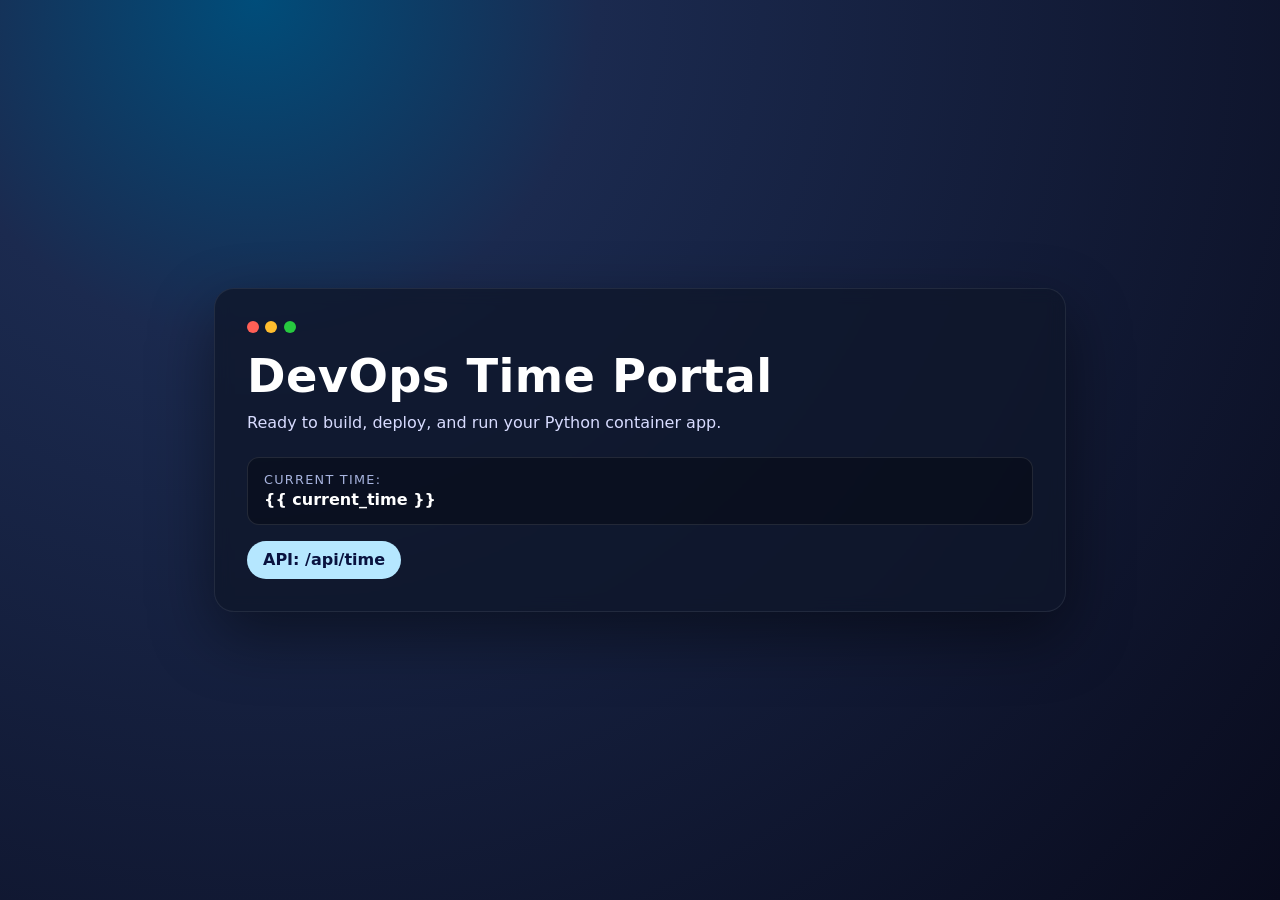
==== templates/index.html @ 17e81dc2 "update config and code base" ====
<!DOCTYPE html>
<html lang="en">
<head>
  <meta charset="UTF-8" />
  <meta name="viewport" content="width=device-width, initial-scale=1.0" />
  <title>DevOps Frontend</title>
  <link rel="stylesheet" href="/static/style.css" />
</head>
<body>
  <div class="hero">
    <div class="glass-card">
      <div class="title-row">
        <div class="dot red"></div>
        <div class="dot yellow"></div>
        <div class="dot green"></div>
      </div>
      <h1>DevOps Time Portal</h1>
      <p class="subtitle">Ready to build, deploy, and run your Python container app.</p>
      <div class="time-card">
        <span class="label">Current time:</span>
        <strong>{{ current_time }}</strong>
      </div>
      <a class="button" href="/api/time">API: /api/time</a>
    </div>
  </div>
</body>
</html>
---- static/style.css ----
* { box-sizing: border-box; margin: 0; padding: 0; }
body { font-family: Inter, system-ui, -apple-system, Segoe UI, Roboto, sans-serif; min-height: 100vh; background: radial-gradient(circle at 20% 0%, #004d7a 0%, #1b2a4f 25%, #090b1d 100%); color: #fff; display: grid; place-items: center; }
.hero { width: min(95%, 900px); padding: 1.5rem; }
.glass-card { background: rgba(15, 23, 42, 0.78); border-radius: 20px; border: 1px solid rgba(255, 255, 255, 0.08); backdrop-filter: blur(8px); box-shadow: 0 24px 64px rgba(0, 0, 0, 0.45); padding: 2rem; }
.title-row { display: flex; gap: 0.4rem; margin-bottom: 1rem; }
.dot { width: 12px; height: 12px; border-radius: 999px; }
.red { background: #ff5f56; }
.yellow { background: #ffbd2e; }
.green { background: #27c93f; }
h1 { font-size: clamp(1.5rem, 4vw, 2.9rem); margin-bottom: 0.5rem; letter-spacing: 0.4px; }
.subtitle { color: #d8dcff; margin-bottom: 1.4rem; font-size: 1rem; max-width: 540px; line-height: 1.45; }
.time-card { background: rgba(0,0,0,0.3); border-radius: 12px; border: 1px solid rgba(255,255,255,0.1); color: #fff; padding: 0.9rem 1rem; margin-bottom: 1rem; }
.label { display: block; color: #a8b4df; font-size: 0.8rem; margin-bottom: 0.2rem; text-transform: uppercase; letter-spacing: 0.1em; }
.button { display: inline-block; text-decoration: none; color: #09123f; background: #b5e7ff; border-radius: 999px; padding: 0.6rem 1rem; font-weight: 700; transition: transform 0.15s ease, background 0.15s ease; }
.button:hover { transform: translateY(-1px); background: #8ed6ff; }
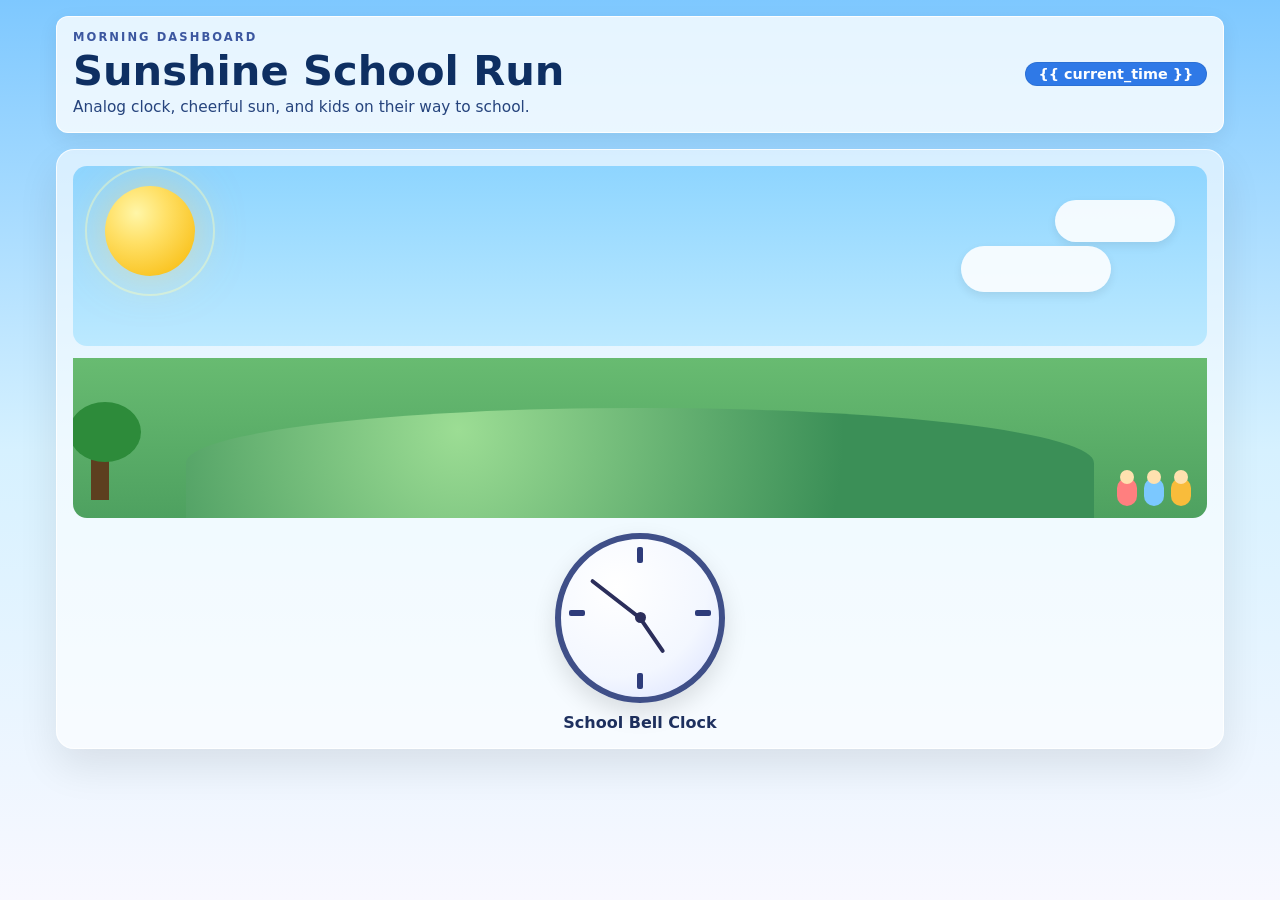
==== commit d6202578: "change the look of the app" ====
--- a/templates/index.html
+++ b/templates/index.html
@@ -3,25 +3,63 @@
 <head>
   <meta charset="UTF-8" />
   <meta name="viewport" content="width=device-width, initial-scale=1.0" />
-  <title>DevOps Frontend</title>
+  <title>Sunshine School Clock</title>
   <link rel="stylesheet" href="/static/style.css" />
 </head>
 <body>
-  <div class="hero">
-    <div class="glass-card">
-      <div class="title-row">
-        <div class="dot red"></div>
-        <div class="dot yellow"></div>
-        <div class="dot green"></div>
+  <div class="page">
+    <header class="hero-header">
+      <div>
+        <p class="eyebrow">Morning Dashboard</p>
+        <h1>Sunshine School Run</h1>
+        <p class="subtitle">Analog clock, cheerful sun, and kids on their way to school.</p>
       </div>
-      <h1>DevOps Time Portal</h1>
-      <p class="subtitle">Ready to build, deploy, and run your Python container app.</p>
-      <div class="time-card">
-        <span class="label">Current time:</span>
-        <strong>{{ current_time }}</strong>
+      <div class="time-pill">{{ current_time }}</div>
+    </header>
+
+    <section class="scene">
+      <div class="sky">
+        <div class="sun"></div>
+        <div class="cloud cloud1"></div>
+        <div class="cloud cloud2"></div>
       </div>
-      <a class="button" href="/api/time">API: /api/time</a>
-    </div>
+      <div class="ground">
+        <div class="tree"></div>
+        <div class="hill"></div>
+        <div class="kids-row">
+          <div class="kid kid1"></div>
+          <div class="kid kid2"></div>
+          <div class="kid kid3"></div>
+        </div>
+      </div>
+      <div class="clock-card">
+        <div class="clock" id="clock" aria-label="Analog school clock">
+          <div class="minute-hand" id="minute-hand"></div>
+          <div class="hour-hand" id="hour-hand"></div>
+          <div class="center-dot"></div>
+          <div class="tick tick-12"></div>
+          <div class="tick tick-3"></div>
+          <div class="tick tick-6"></div>
+          <div class="tick tick-9"></div>
+        </div>
+        <div class="clock-label">School Bell Clock</div>
+      </div>
+    </section>
   </div>
+
+  <script>
+    function updateClock() {
+      const now = new Date();
+      const sec = now.getSeconds();
+      const min = now.getMinutes();
+      const hr = now.getHours() % 12;
+      const minuteAngle = min * 6 + sec * 0.1;
+      const hourAngle = hr * 30 + min * 0.5;
+      document.getElementById('minute-hand').style.transform = `rotate(${minuteAngle}deg)`;
+      document.getElementById('hour-hand').style.transform = `rotate(${hourAngle}deg)`;
+    }
+    setInterval(updateClock, 1000);
+    updateClock();
+  </script>
 </body>
 </html>
--- a/static/style.css
+++ b/static/style.css
@@ -1,15 +1,41 @@
 * { box-sizing: border-box; margin: 0; padding: 0; }
-body { font-family: Inter, system-ui, -apple-system, Segoe UI, Roboto, sans-serif; min-height: 100vh; background: radial-gradient(circle at 20% 0%, #004d7a 0%, #1b2a4f 25%, #090b1d 100%); color: #fff; display: grid; place-items: center; }
-.hero { width: min(95%, 900px); padding: 1.5rem; }
-.glass-card { background: rgba(15, 23, 42, 0.78); border-radius: 20px; border: 1px solid rgba(255, 255, 255, 0.08); backdrop-filter: blur(8px); box-shadow: 0 24px 64px rgba(0, 0, 0, 0.45); padding: 2rem; }
-.title-row { display: flex; gap: 0.4rem; margin-bottom: 1rem; }
-.dot { width: 12px; height: 12px; border-radius: 999px; }
-.red { background: #ff5f56; }
-.yellow { background: #ffbd2e; }
-.green { background: #27c93f; }
-h1 { font-size: clamp(1.5rem, 4vw, 2.9rem); margin-bottom: 0.5rem; letter-spacing: 0.4px; }
-.subtitle { color: #d8dcff; margin-bottom: 1.4rem; font-size: 1rem; max-width: 540px; line-height: 1.45; }
-.time-card { background: rgba(0,0,0,0.3); border-radius: 12px; border: 1px solid rgba(255,255,255,0.1); color: #fff; padding: 0.9rem 1rem; margin-bottom: 1rem; }
-.label { display: block; color: #a8b4df; font-size: 0.8rem; margin-bottom: 0.2rem; text-transform: uppercase; letter-spacing: 0.1em; }
-.button { display: inline-block; text-decoration: none; color: #09123f; background: #b5e7ff; border-radius: 999px; padding: 0.6rem 1rem; font-weight: 700; transition: transform 0.15s ease, background 0.15s ease; }
-.button:hover { transform: translateY(-1px); background: #8ed6ff; }
+:root { font-family: Inter, system-ui, -apple-system, Segoe UI, Roboto, sans-serif; }
+body { min-height: 100vh; background: linear-gradient(180deg, #7ec8ff 0%, #d6f1ff 50%, #f8f8ff 100%); color: #1f2a44; }
+.page { width: min(98%, 1200px); margin: 0 auto; padding: 1rem; }
+.hero-header { display: flex; justify-content: space-between; align-items: center; gap: 1rem; margin-bottom: 1rem; padding: 0.8rem 1rem; border-radius: 12px; background: rgba(255, 255, 255, 0.8); box-shadow: 0 6px 20px rgba(0,0,0,0.07); border: 1px solid rgba(255,255,255,0.9); }
+.eyebrow { color: #3c57a0; text-transform: uppercase; letter-spacing: 0.18em; font-size: 0.72rem; font-weight: 700; margin-bottom: 0.15rem; }
+h1 { font-size: clamp(1.5rem, 4vw, 2.6rem); margin-bottom: 0.2rem; color: #0e2f62; }
+.subtitle { color: #26447d; font-size: 0.96rem; margin-bottom: 0.15rem; }
+.time-pill { border-radius: 999px; border: 1px solid rgba(0,0,0,0.08); background: #2f79e7; color: white; font-weight: 700; padding: 0.2rem 0.8rem; font-size: 0.9rem; }
+.scene { background: rgba(255,255,255,0.6); border: 1px solid rgba(255,255,255,0.8); border-radius: 18px; padding: 1rem; box-shadow: 0 18px 40px rgba(0,0,0,0.09); }
+.sky { position: relative; min-height: 180px; border-radius: 14px; background: linear-gradient(180deg, #8ed5ff 0%, #c0ebff 50%, #f5fdff 100%); overflow: hidden; margin-bottom: 0.8rem; background-size: 220% 220%; animation: skyShift 16s ease-in-out infinite; }
+@keyframes skyShift { 0% { background-position: 0% 20%; } 50% { background-position: 100% 80%; } 100% { background-position: 0% 20%; } }
+.sun { position: absolute; width: 90px; height: 90px; border-radius: 999px; background: radial-gradient(circle at 35% 30%, #fff6a8 0%, #ffe066 35%, #f7b600 100%); top: 20px; left: 2rem; box-shadow: 0 0 45px rgba(255, 212, 110, 0.5); }
+.sun::after { content: ''; position: absolute; inset: -20px; border-radius: 999px; border: 2px solid rgba(255, 255, 182, 0.4); }
+.cloud { position: absolute; background: rgba(255,255,255,0.88); border-radius: 999px; box-shadow: 0 4px 10px rgba(0,0,0,0.08); }
+.cloud1 { width: 120px; height: 42px; top: 34px; right: 2rem; }
+.cloud2 { width: 150px; height: 46px; top: 80px; right: 6rem; }
+.ground { position: relative; min-height: 160px; background: linear-gradient(180deg, #68bb71 0%, #4ea160 100%); border-radius: 0 0 14px 14px; overflow: hidden; }
+.hill { position: absolute; bottom: 0; left: 10%; width: 80%; height: 110px; background: radial-gradient(circle at 30% 20%, #9cdd94 0%, #3b8f57 60%); border-radius: 50% 50% 0 0; }
+.tree { position: absolute; bottom: 18px; left: 18px; width: 18px; height: 58px; background: #5d3f1f; }
+.tree::before { content: ''; position: absolute; left: -22px; top: -40px; width: 72px; height: 60px; border-radius: 50%; background: #2d8b3a; }
+.kids-row { position: absolute; bottom: 12px; right: 1rem; display: flex; gap: 0.45rem; }
+.kid { width: 20px; height: 28px; border-radius: 10px; background: #f7a10b; position: relative; }
+.kid::before { content: ''; position: absolute; top: -8px; left: 3px; width: 14px; height: 14px; border-radius: 50%; background: #ffe1af; }
+.kid1 { background: #ff7f7f; animation: walk 1.5s ease-in-out infinite alternate; }
+.kid2 { background: #7bc8ff; animation: walk 1.7s ease-in-out infinite alternate; }
+.kid3 { background: #f9bc3b; animation: walk 1.6s ease-in-out infinite alternate; }
+@keyframes walk { 0% { transform: translateY(0px); } 100% { transform: translateY(-5px); } }
+.clock-card { margin-top: 0.9rem; display: flex; flex-direction: column; align-items: center; gap: 0.4rem; }
+.clock { width: 170px; height: 170px; border-radius: 50%; background: radial-gradient(circle at 35% 30%, #ffffff 0%, #f3f7ff 60%, #d7deff 100%); border: 6px solid #3f4f88; display: grid; place-items: center; position: relative; box-shadow: 0 10px 24px rgba(0,0,0,0.12); }
+.clock::before { content: ''; position: absolute; width: 8px; height: 8px; background: #3f4f88; border-radius: 999px; }
+.hour-hand, .minute-hand { position: absolute; width: 4px; background: #2b2e5b; bottom: 50%; border-radius: 4px; transform-origin: bottom center; transition: transform 0.5s ease; }
+.hour-hand { height: 42px; }
+.minute-hand { height: 62px; background: #2b2e5b; }
+.center-dot { position: absolute; width: 11px; height: 11px; background: #2b2e5b; border-radius: 999px; }
+.tick { position: absolute; width: 6px; height: 16px; background: #2e3c7b; border-radius: 2px; top: 8px; left: calc(50% - 3px); }
+.tick-3 { top: calc(50% - 8px); left: auto; right: 8px; width: 16px; height: 6px; }
+.tick-6 { top: auto; bottom: 8px; left: calc(50% - 3px); }
+.tick-9 { top: calc(50% - 8px); left: 8px; width: 16px; height: 6px; }
+.clock-label { margin-top: 0.25rem; font-weight: 700; color: #1e305f; }
+@media (max-width: 768px) { .hero-header { flex-wrap: wrap; } }
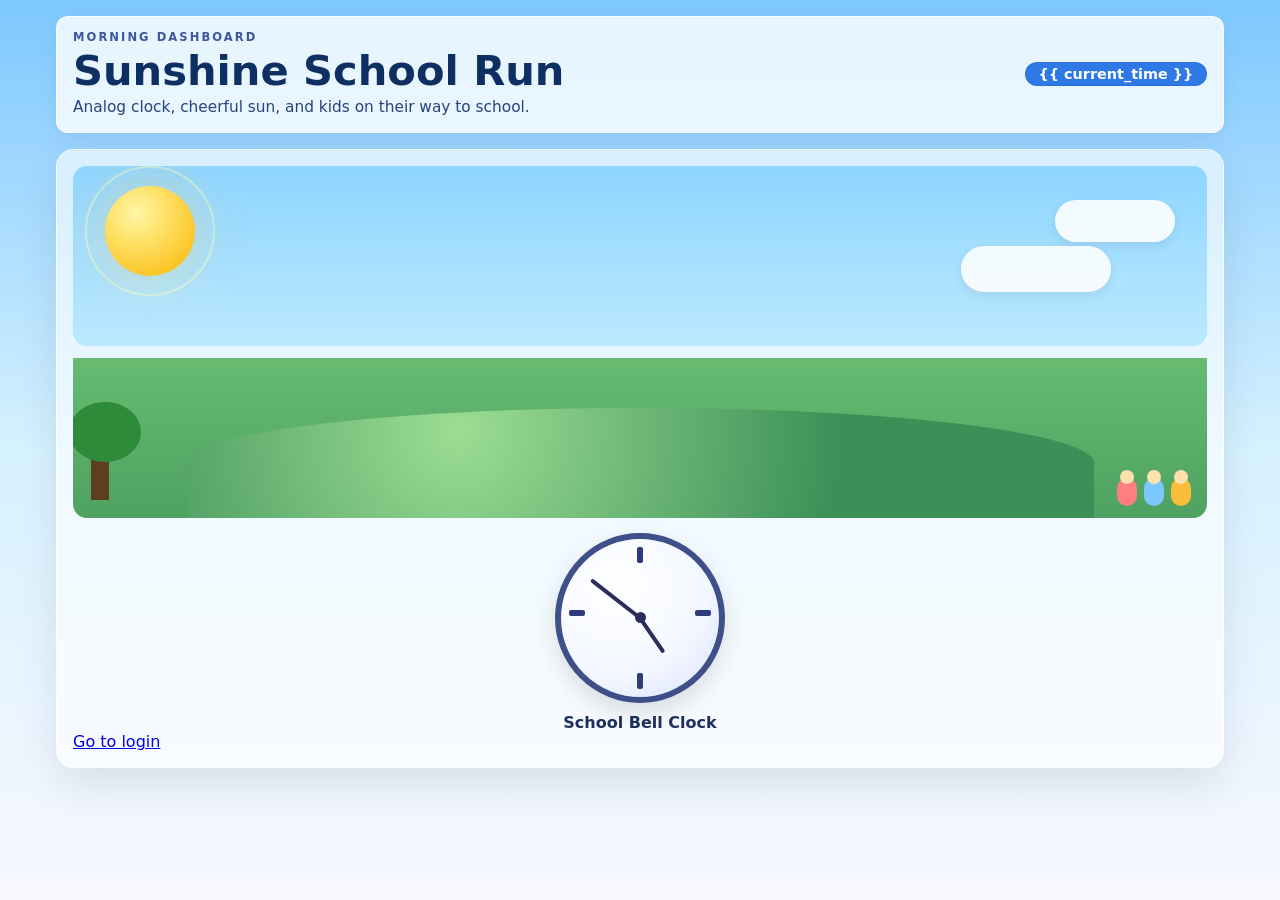
==== commit 192ac896: "working on the ui of the app" ====
--- a/templates/index.html
+++ b/templates/index.html
@@ -44,6 +44,7 @@
         </div>
         <div class="clock-label">School Bell Clock</div>
       </div>
+      <a class="button" href="/login">Go to login</a>
     </section>
   </div>
 
--- a/static/style.css
+++ b/static/style.css
@@ -39,3 +39,23 @@
 .tick-9 { top: calc(50% - 8px); left: 8px; width: 16px; height: 6px; }
 .clock-label { margin-top: 0.25rem; font-weight: 700; color: #1e305f; }
 @media (max-width: 768px) { .hero-header { flex-wrap: wrap; } }
+
+/* Login page styles */
+.login-page { min-height: 100vh; background: linear-gradient(180deg, #122f6d 0%, #0d1f47 40%, #0a1532 100%); display: grid; place-items: center; padding: 1rem; }
+.login-shell { width: min(95%, 460px); background: #fff; border-radius: 12px; overflow: hidden; box-shadow: 0 20px 55px rgba(0,0,0,0.28); border: 1px solid rgba(0,0,0,0.06); }
+.brand-bar { padding: 1rem 1.1rem; background: #003087; color: #fff; }
+.brand { font-size: 1.1rem; font-weight: 700; letter-spacing: 0.35px; }
+.brand-sub { margin-top: 0.2rem; font-size: 0.82rem; color: #b2d4ff; }
+.login-body { padding: 1rem 1.2rem 1.5rem; background: #f2f5fc; }
+.login-body h1 { margin-top: 0; color: #0d244f; font-size: 1.8rem; }
+.hint { margin: 0.25rem 0 0.8rem; font-size: 0.92rem; color: #344d7a; }
+.error { background: #ffefef; border: 1px solid #ffb8b8; color: #7f1a1a; border-radius: 8px; padding: 0.5rem 0.7rem; margin-bottom: 0.8rem; font-size: 0.9rem; }
+.login-form { display: grid; gap: 0.45rem; }
+.login-form label { font-size: 0.82rem; color: #25416f; margin-top: 0.2rem; }
+.login-form input { border-radius: 8px; border: 1px solid #c7d7f0; background: #fff; padding: 0.55rem 0.65rem; font-size: 0.9rem; }
+.login-form button { margin-top: 0.7rem; background: #003087; color: white; border: none; border-radius: 8px; font-weight: 700; padding: 0.6rem; font-size: 0.95rem; cursor: pointer; box-shadow: 0 4px 10px rgba(0,0,0,0.12); }
+.login-form button:hover { background: #00246c; }
+.footnote { margin-top: 0.9rem; display: flex; justify-content: space-between; font-size: 0.8rem; color: #3a4f7f; }
+.footnote a { color: #003087; text-decoration: none; }
+.footnote a:hover { text-decoration: underline; }
+
